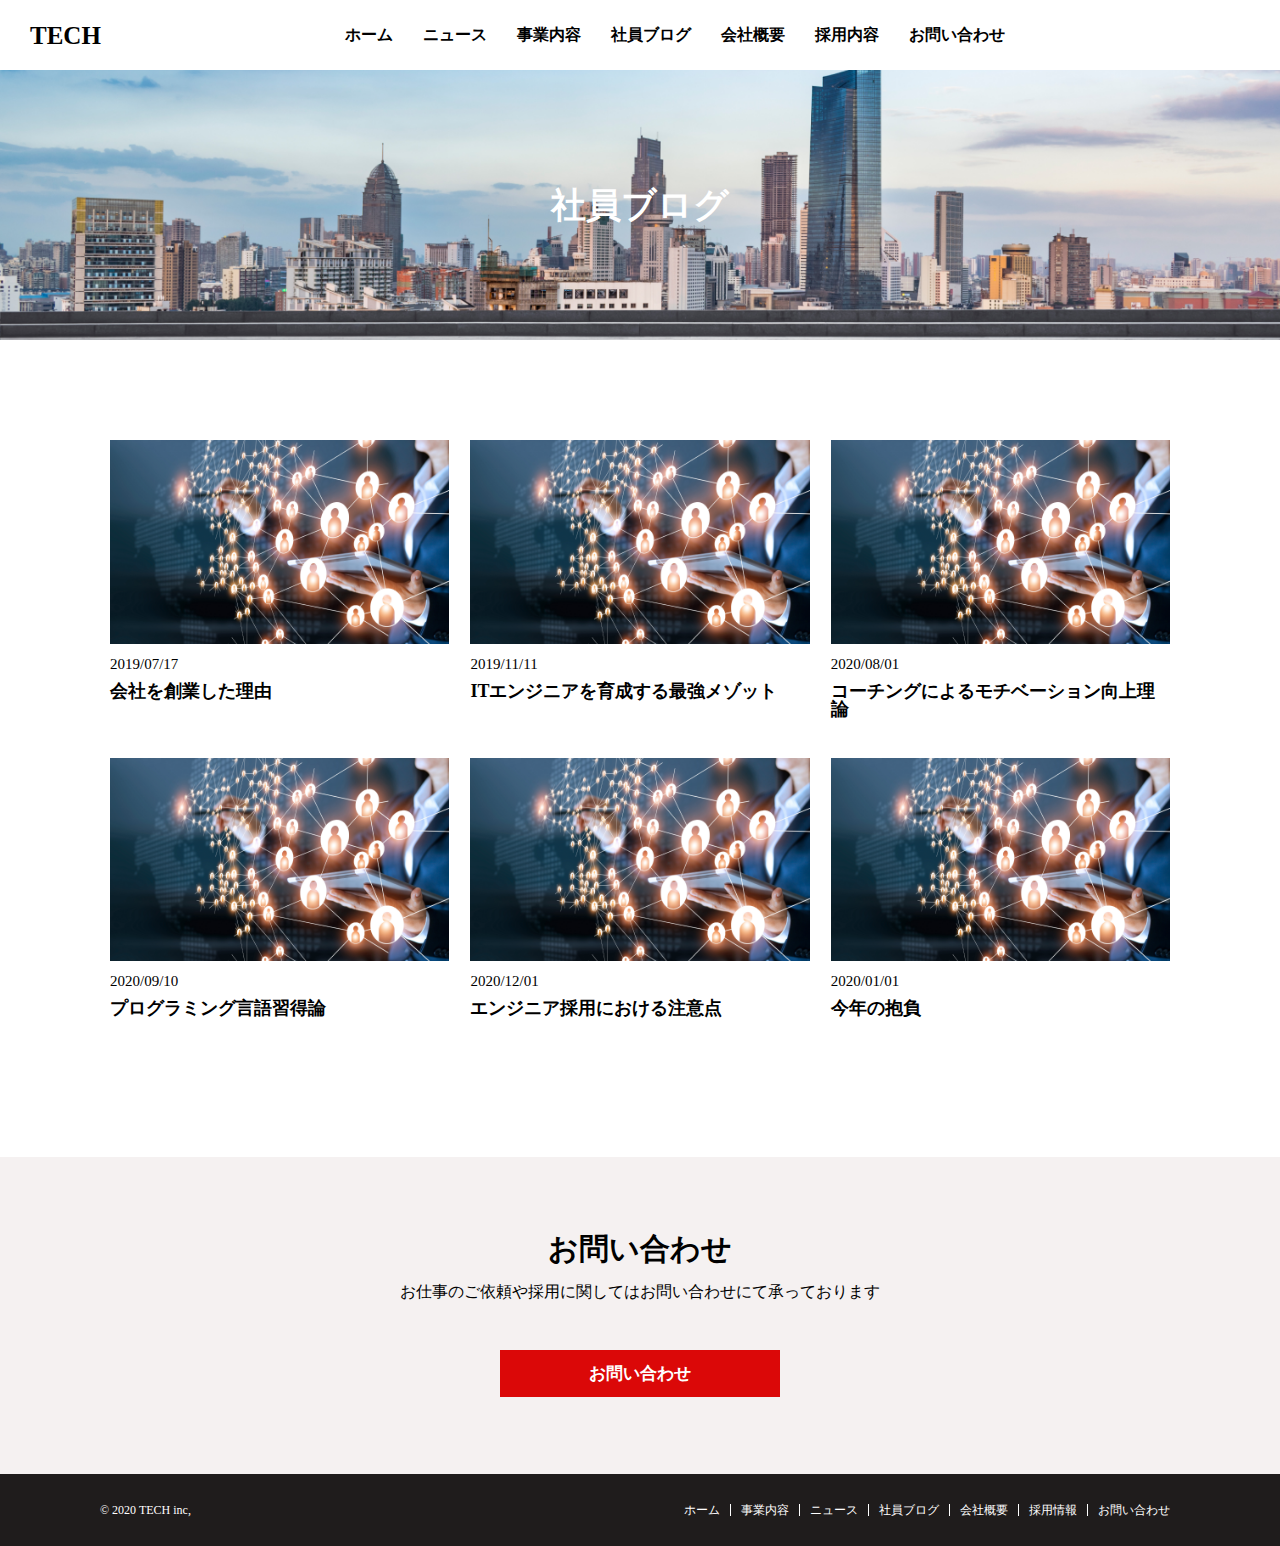
==== blog.html @ da9ff35a "a" ====
<!DOCTYPE html>
<html lang="ja">
<head>
  <meta charset="UTF-8">
  <meta http-equiv="X-UA-Compatible" content="IE=edge">
  <meta name="viewport" content="width=device-width, initial-scale=1.0">
  <title>blog</title>
  <link rel="stylesheet" href="css/reset.css">
  <link rel="stylesheet" href="css/blog.css">
</head>
<body>
  <header class="header">
    <h1 class="header-ttl">
      <a href="index.html">
        TECH
      </a>
    </h1>
    <nav class="header-nav">
      <ul class="header-nav-list">
        <li class="header-nav-item"><a href="index.html">ホーム</a></li>
        <li class="header-nav-item"><a href="news.html">ニュース</a></li>
        <li class="header-nav-item"><a href="service.html">事業内容</a></li>
        <li class="header-nav-item"><a href="blog.html">社員ブログ</a></li>
        <li class="header-nav-item"><a href="company.html">会社概要</a></li>
        <li class="header-nav-item"><a href="recruit.html">採用内容</a></li>
        <li class="header-nav-item"><a href="contact.html">お問い合わせ</a></li>
      </ul>
    </nav>
  <nav class="nav" id="nav">
    <ul class="nav-list">
      <li><a href="index.html">ホーム</a></li>
      <li><a href="news.html">ニュース</a></li>
      <li><a href="service.html">事業内容</a></li>
      <li><a href="blog.html">社員ブログ</a></li>
      <li><a href="company.html">会社概要</a></li>
      <li><a href="recruit.html">採用情報</a></li>
      <li><a href="contact.html">お問い合わせ</a></li>
    </ul>
  </nav>
  <div class="menu" id="menu">
    <span class="menu__line--top"></span>
    <span class="menu__line--middle"></span>
    <span class="menu__line--bottom"></span>
  </div>
  </header>
  <div class="mv">
    <h1 class="mv-title">社員ブログ</h1>
  </div>
  <div class="blog__card-boss">
    <div class="blog__card">
      <div class="blog__card__img">
        <a href="index.html">
          <img src="./img/blog.png" alt="光"></a>
      </div>
      <div class="blog__card__content">
        <p class="blog-date">2019/07/17</p>
        <a href="index.html" class="blog-td">会社を創業した理由</a>
      </div>
    </div>
    <div class="blog__card">
      <div class="blog__card__img">
        <a href="index.html">
          <img src="./img/blog.png" alt="光"></a>
      </div>
      <div class="blog__card__content">
        <p class="blog-date">2019/11/11</p>
        <a href="index.html" class="blog-td">ITエンジニアを育成する最強メゾット</a>
      </div>
    </div>
    <div class="blog__card">
      <div class="blog__card__img">
        <a href="index.html">
          <img src="./img/blog.png" alt="光"></a>
      </div>
      <div class="blog__card__content">
        <p class="blog-date">2020/08/01</p>
        <a href="index.html" class="blog-td">コーチングによるモチベーション向上理論</a>
      </div>
    </div>
    <div class="blog__card">
      <div class="blog__card__img">
        <a href="index.html">
          <img src="./img/blog.png" alt="光"></a>
      </div>
      <div class="blog__card__content">
        <p class="blog-date">2020/09/10</p>
        <a href="index.html" class="blog-td">プログラミング言語習得論</a>
      </div>
    </div>
    <div class="blog__card">
      <div class="blog__card__img">
        <a href="index.html">
          <img src="./img/blog.png" alt="光"></a>
      </div>
      <div class="blog__card__content">
        <p class="blog-date">2020/12/01</p>
        <a href="index.html" class="blog-td">エンジニア採用における注意点</a>
      </div>
    </div>
    <div class="blog__card">
      <div class="blog__card__img">
        <a href="index.html">
          <img src="./img/blog.png" alt="光"></a>
      </div>
      <div class="blog__card__content">
        <p class="blog-date">2020/01/01</p>
        <a href="index.html" class="blog-td">今年の抱負</a>
      </div>
    </div>
    </div>
    <div class="contact">
      <h1 class="contact-ttl">お問い合わせ</h1>
      <p class="contact-td">お仕事のご依頼や採用に関してはお問い合わせにて承っております</p>
      <a href="contact.html" class="service__btn">お問い合わせ</a>
    </div>
    <footer>
      <div class="footer-i">
        <small class="inc">
          &copy; 2020 TECH inc,
        </small>
        <nav class="footer-nav">
          <ul class="footer-nav-list">
            <li class="footer-nav-item"><a href="index.html">ホーム</a></li>
            <li class="footer-nav-item"><a href="service.html">事業内容</a></li>
            <li class="footer-nav-item"><a href="news.html">ニュース</a></li>
            <li class="footer-nav-item"><a href="blog.html">社員ブログ</a></li>
            <li class="footer-nav-item"><a href="company.html">会社概要</a></li>
            <li class="footer-nav-item"><a href="recruit.html">採用情報</a></li>
            <li class="footer-nav-item"><a href="contact.html">お問い合わせ</a></li>
          </ul>
        </nav>
      </div>
    </footer>
    <script src="js/main.js"></script>
</body>
</html>
---- css/blog.css ----
a{
  text-decoration: none;
  color:inherit;
}
.header-nav-list{
  display: flex;
  font-weight: bold;
}
.header-ttl{
  font-size: 25px;
}
.header-nav-item:not(:last-child){
  margin-right: 30px;
}
.header-nav-item:hover{
  color: grey;
}
header{
  display: flex;
  justify-content: space-between;
  align-items: center;
  height: 70px;
  position: fixed;
  right: 0;
  top: 0;
  left: 0;
  z-index: 500;
  background-color: white;
  padding: 0 30px;
}
.mv{
  position:relative;
  background: url(../img/mv.png)no-repeat center/cover;
  height: 30vh;
  width: 100%;
  margin-top: 70px;
}
.mv-title{
  position: absolute;
  top: 50%;
  left: 50%;
  transform: translate(-50%,-50%);
  font-size: 35px;
  color: #fff;
}
.blog__card-boss{
  display: flex;
  justify-content: space-between;
  flex-wrap: wrap;
  margin: 100px 110px;
}
.blog__card{
  width: 100%;
  margin-bottom: 30px;
}

.blog__card__img img{
  width: 100%;
}

.blog__card__content{
  padding: 10px 0;
}
.blog-date{
  font-size: 15px;
  padding-bottom: 10px;
}
.blog-td{
  font-size: 18px;
  font-weight: bold;
}
@media screen and (min-width:786px) {
  .blog__card{
    width: 100%;
  }
}
@media screen and (min-width:1000px) {
  .blog__card{
    width: 32%;
  }
}

.service__btn{
  display: block;
  width: 250px;
  padding: 15px;
  text-align: center;
  font-size: 17px;
  font-weight: bold;
  color: white;
  background-color: rgb(219, 8, 8);
  margin: 0 auto;
}
.service__btn:hover{
  background-color: rgb(226, 122, 122);
  transition: .5s;
}
.contact{
  background-color: rgb(245, 241, 241);
  padding: 6%;
}
.contact-ttl{
  font-size: 30px;
  text-align: center;
  margin-bottom: 20px;
}
.contact-td{
  text-align: center;
  margin-bottom: 50px;
}
footer{
  width: auto;
  background-color:rgb(31, 28, 28);
  color: #fff;
  padding: 30px 100px;
  font-size: 12px;
}
.footer-i{
  display: flex;
  justify-content: space-between;
  color: #fff;
}
.footer-nav-list{
  display: flex;;
}
.footer-nav-item{
  padding-left: 10px;
  border-right: 1px solid #fff;
  padding-right: 10px;
}
.footer-nav-item:hover{
  color: grey;
  transition: .2s;
}

.footer-nav-item:last-of-type{
  border-right: none;
}

.nav{
  display: block;
  position: absolute;
  height: 100vh;
  width: 100%;
  left: -100%;
  background: #fff;
  transition: .7s;
  text-align: center;
  display: none;
  z-index: 600;
}
.nav ul{
  padding-top: 80px;
}
.nav ul li{
  list-style-type: none;
  margin-top: 50px;
}


@media screen and (max-width:768px){
  .header-nav{
    display: none;
  }
  .nav{
  display: block;
  position: absolute;
  height: 100vh;
  top: 0;
  left: -100%;
  background: #fff;
  transition: .7s;
  text-align: center;
  
  }
  .nav-list{
    color: rgb(12, 12, 151);
  }
  .menu {
  display: inline-block;
  width: 36px;
  height: 32px;
  cursor: pointer;
  position: relative;
  
  z-index: 700;
  
}
.menu__line--top,
.menu__line--middle,
.menu__line--bottom {
  display: inline-block;
  width: 100%;
  height: 4px;
  background-color: #000;
  position: absolute;
  transition: 0.7s;
  
}
.menu__line--top {
  top: 0;
}
.menu__line--middle {
  top: 14px;
}
.menu__line--bottom {
  bottom: 0;
}
.menu.open span:nth-of-type(1) {
  top: 14px;
  transform: rotate(45deg);
}
.menu.open span:nth-of-type(2) {
  opacity: 0;
}
.menu.open span:nth-of-type(3) {
  top: 14px;
  transform: rotate(-45deg);
}
.in{
  transform: translateX(100%);
}

.menu.open span:nth-of-type(1) {
    top: 14px;
    transform: rotate(45deg);
  }

  .menu.open span:nth-of-type(2) {
    opacity: 0;
  }

  .menu.open span:nth-of-type(3) {
    top: 14px;
    transform: rotate(-45deg);
  }

}
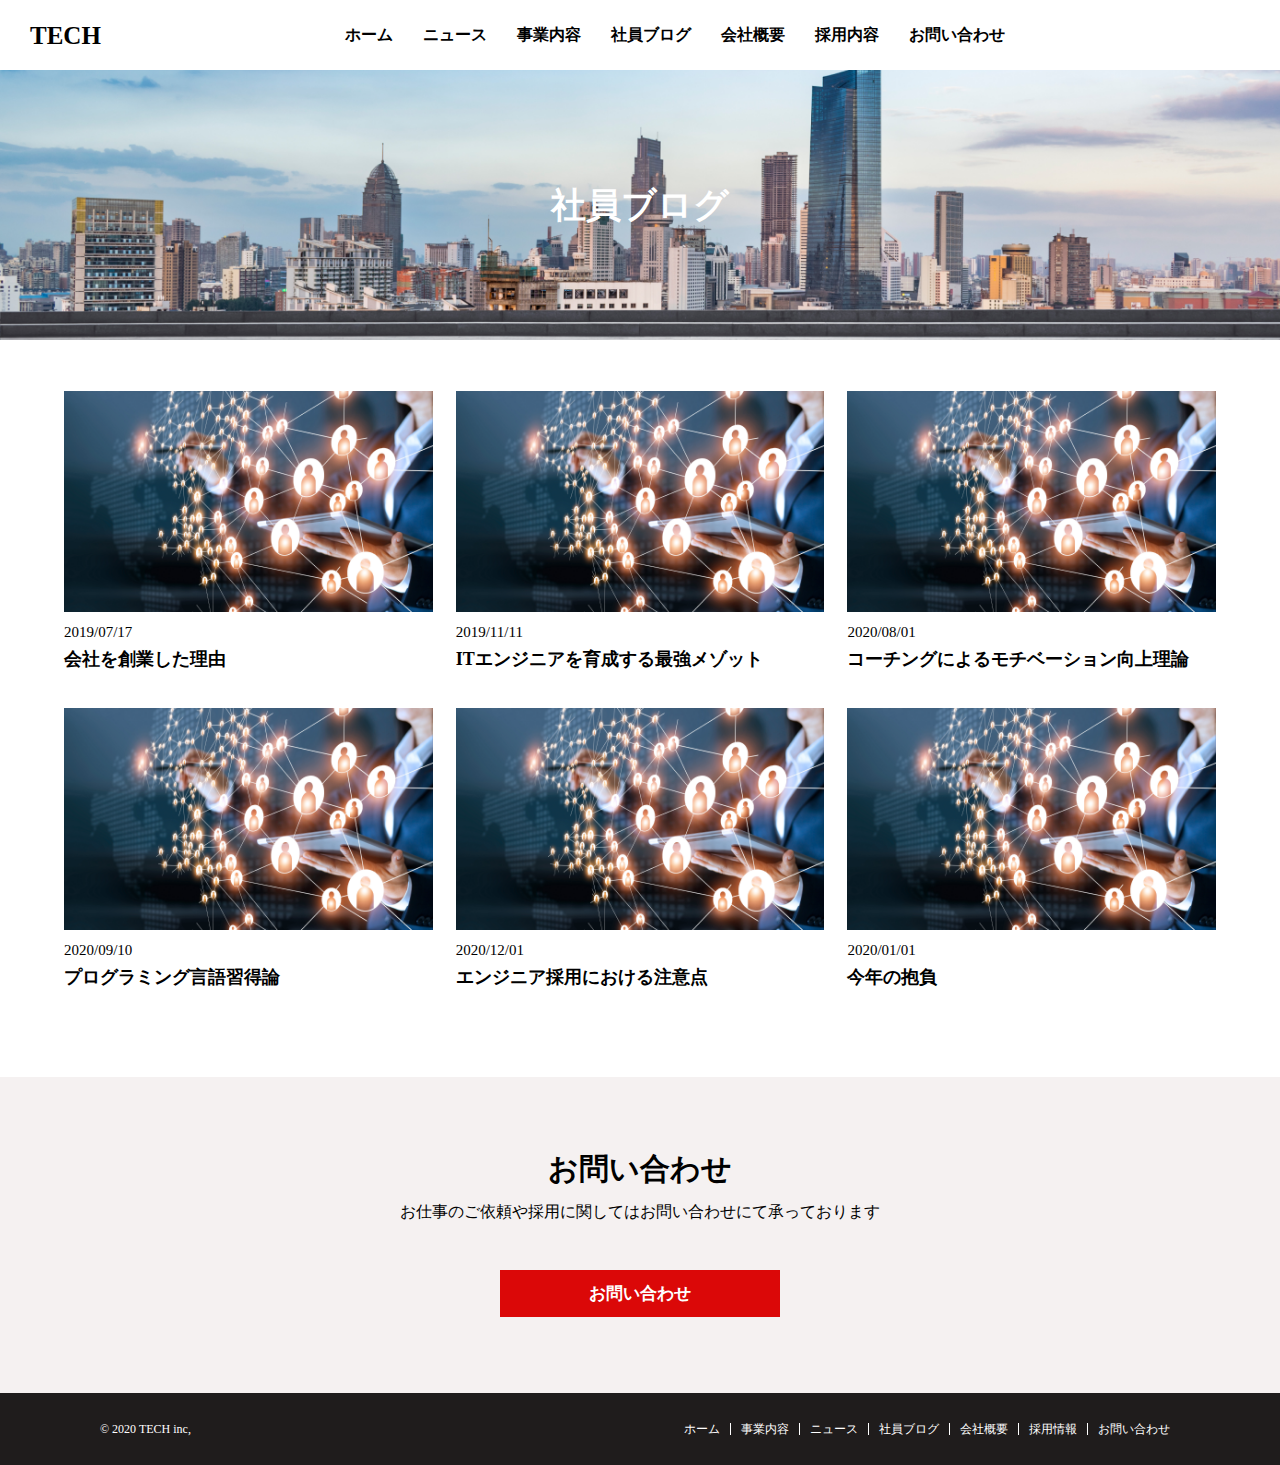
==== commit 6f8bad4a: "zzzz" ====
--- a/blog.html
+++ b/blog.html
@@ -114,7 +114,7 @@
       <a href="contact.html" class="service__btn">お問い合わせ</a>
     </div>
     <footer>
-      <div class="footer-i">
+      <div class="footer-i wrap">
         <small class="inc">
           &copy; 2020 TECH inc,
         </small>
--- a/css/blog.css
+++ b/css/blog.css
@@ -47,7 +47,7 @@
   display: flex;
   justify-content: space-between;
   flex-wrap: wrap;
-  margin: 100px 110px;
+  margin: 4% 5%;
 }
 .blog__card{
   width: 100%;
@@ -117,11 +117,13 @@
 }
 .footer-i{
   display: flex;
+  flex-wrap: wrap;
   justify-content: space-between;
   color: #fff;
 }
 .footer-nav-list{
-  display: flex;;
+  display: flex;
+  flex-wrap: wrap;
 }
 .footer-nav-item{
   padding-left: 10px;
@@ -235,4 +237,29 @@
     transform: rotate(-45deg);
   }
 
+}
+
+@media screen and (max-width: 768px) {
+
+.inc {
+    margin: auto;
+  }
+
+  .footer-nav-item {
+    text-align: center;
+    margin-top: 10px;
+    width: 100%;
+  }
+
+  .footer-nav-item{
+    border-right: none;
+  }
+  .footer-nav{
+    width: 50%;
+  }
+}
+@media screen and (max-width:480px){
+  .footer-nav{
+    width: auto;
+  }
 }